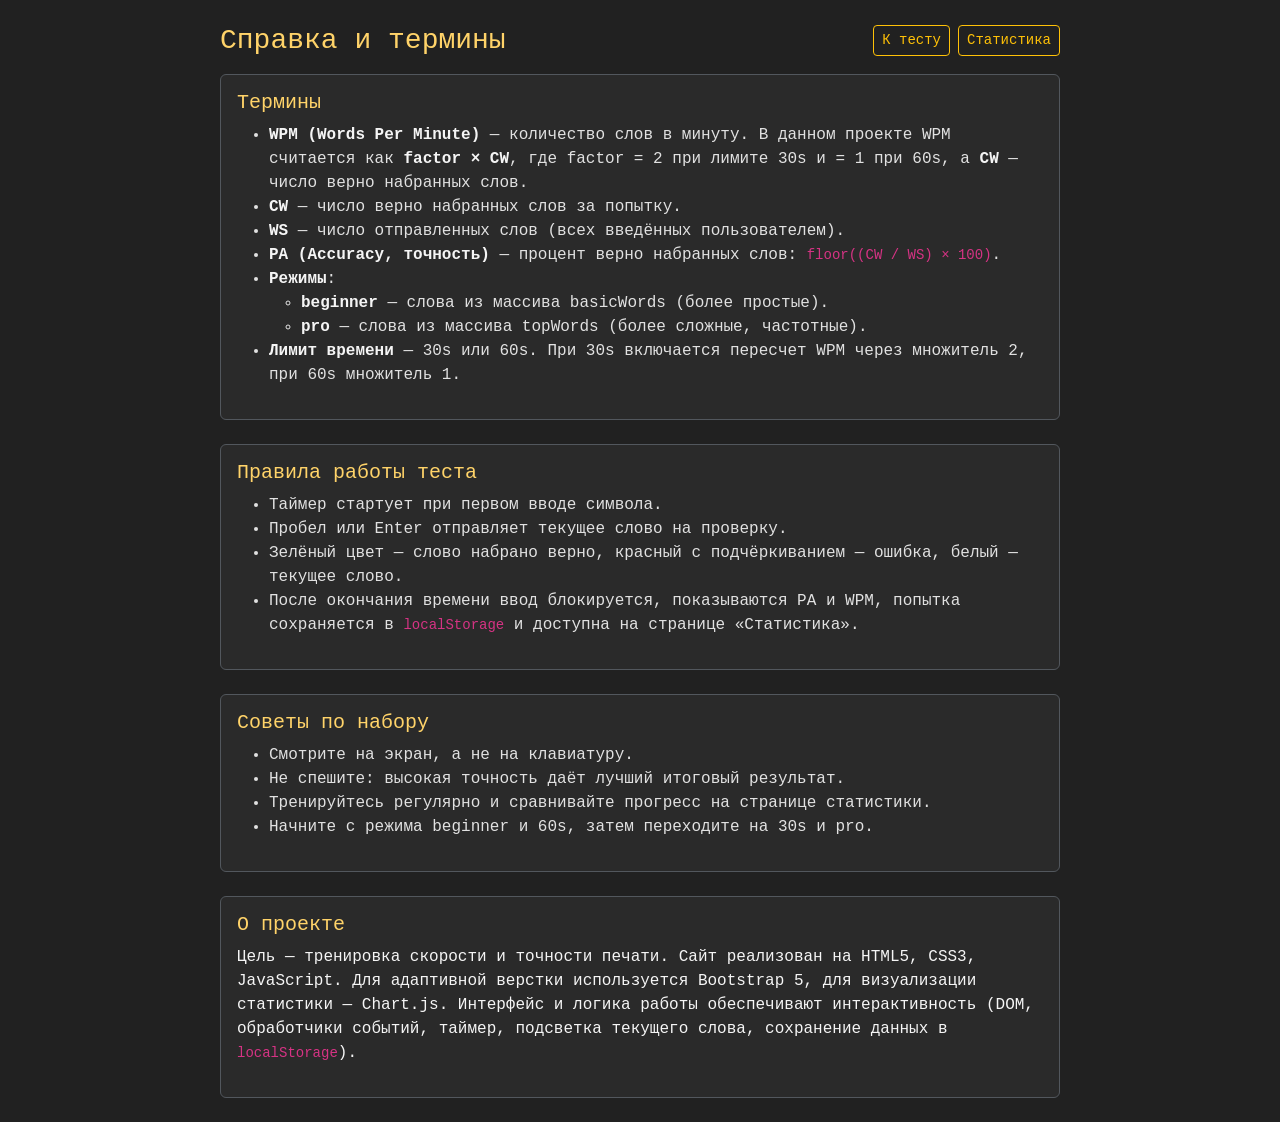
==== glossary.html @ d0d912f0 "Доработки" ====
<!-- glossary.html -->
<!DOCTYPE html>
<html lang="ru" dir="ltr">
  <head>
    <meta charset="utf-8">
    <meta name="viewport" content="width=device-width, initial-scale=1">
    <title>Справка и термины — Typing Test</title>
    <meta name="description" content="Пояснение терминов WPM, точности и правил теста печати, советы по набору.">
    <link rel="icon" href="favicon.ico">
    <!-- Bootstrap 5 -->
    <link rel="stylesheet" href="https://cdn.jsdelivr.net/npm/bootstrap@5.3.2/dist/css/bootstrap.min.css">
    <!-- Ваши стили -->
    <link rel="stylesheet" href="styles.css">
  </head>
  <body>
    <div class="container py-4 box">
      <div class="d-flex justify-content-between align-items-center mb-3">
        <h1 class="yellow h3 m-0">Справка и термины</h1>
        <div class="d-flex gap-2">
          <a href="index.html" class="btn btn-sm btn-outline-warning">К тесту</a>
          <a href="stats.html" class="btn btn-sm btn-outline-warning">Статистика</a>
        </div>
      </div>

      <div class="card mb-4" style="background:#2a2a2a; border-color:#52575d;">
        <div class="card-body">
          <h5 class="card-title yellow">Термины</h5>
          <ul>
            <li><b>WPM (Words Per Minute)</b> — количество слов в минуту. В данном проекте WPM считается как <b>factor × CW</b>, где factor = 2 при лимите 30s и = 1 при 60s, а <b>CW</b> — число верно набранных слов.</li>
            <li><b>CW</b> — число верно набранных слов за попытку.</li>
            <li><b>WS</b> — число отправленных слов (всех введённых пользователем).</li>
            <li><b>PA (Accuracy, точность)</b> — процент верно набранных слов: <code>floor((CW / WS) × 100)</code>.</li>
            <li><b>Режимы</b>:
              <ul>
                <li><b>beginner</b> — слова из массива basicWords (более простые).</li>
                <li><b>pro</b> — слова из массива topWords (более сложные, частотные).</li>
              </ul>
            </li>
            <li><b>Лимит времени</b> — 30s или 60s. При 30s включается пересчет WPM через множитель 2, при 60s множитель 1.</li>
          </ul>
        </div>
      </div>

      <div class="card mb-4" style="background:#2a2a2a; border-color:#52575d;">
        <div class="card-body">
          <h5 class="card-title yellow">Правила работы теста</h5>
          <ul>
            <li>Таймер стартует при первом вводе символа.</li>
            <li>Пробел или Enter отправляет текущее слово на проверку.</li>
            <li>Зелёный цвет — слово набрано верно, красный с подчёркиванием — ошибка, белый — текущее слово.</li>
            <li>После окончания времени ввод блокируется, показываются PA и WPM, попытка сохраняется в <code>localStorage</code> и доступна на странице «Статистика».</li>
          </ul>
        </div>
      </div>

      <div class="card mb-4" style="background:#2a2a2a; border-color:#52575d;">
        <div class="card-body">
          <h5 class="card-title yellow">Советы по набору</h5>
          <ul>
            <li>Смотрите на экран, а не на клавиатуру.</li>
            <li>Не спешите: высокая точность даёт лучший итоговый результат.</li>
            <li>Тренируйтесь регулярно и сравнивайте прогресс на странице статистики.</li>
            <li>Начните с режима beginner и 60s, затем переходите на 30s и pro.</li>
          </ul>
        </div>
      </div>

      <div class="card" style="background:#2a2a2a; border-color:#52575d;">
        <div class="card-body">
          <h5 class="card-title yellow">О проекте</h5>
          <p>Цель — тренировка скорости и точности печати. Сайт реализован на HTML5, CSS3, JavaScript. Для адаптивной верстки используется Bootstrap 5, для визуализации статистики — Chart.js. Интерфейс и логика работы обеспечивают интерактивность (DOM, обработчики событий, таймер, подсветка текущего слова, сохранение данных в <code>localStorage</code>).</p>
        
        </div>
      </div>
    </div>

    <!-- Bootstrap bundle -->
    <script src="https://cdn.jsdelivr.net/npm/bootstrap@5.3.2/dist/js/bootstrap.bundle.min.js"></script>
  </body>
</html>
---- styles.css ----
html{
  background: #212121;
}

body{
  font-family: 'Source Code Pro', monospace;
  background: #212121;
  color: #52575d;
}

a{
  color: #52575d;
}

b, p{
  color: rgba(245, 245, 245, 1)
}


li{
  color: rgba(245, 245, 245, 0.9)
}

.yellow{
  color: #ffd369;
}
.correct{
  color: #29bb89;
}
.wrong{
  color: #e84545;
  text-decoration: underline;
}
.current{
  color: #eeeeee;
}
.center{
  text-align: center;
}
.if{
  display: inline-flex;
}

.box {
  max-width: 900px;
  padding: 0 30px;
}

#heading{
  align-self: left;
  margin-top: 50px;
  font-size: 1.75rem;
  font-family: 'Montserrat', sans-serif;
  font-weight: 500;
}
.limits-box{
  text-align: right;
  margin: 0 35px 0 0 ;
  font-size: 15px;
}

.stats{
  margin: 10px auto 20px auto;
}

.details{
  font-size: 6rem;
}
.stat-block{
  padding: 0 30px;
  min-width: 250px;
}

@media(max-width: 600px){
  .details{
    font-size: 5rem;
  }
  .stat-block{
    min-width: 0;
  }
}

.stat-name{
  font-size: 1rem;
  position: relative;
  top: 45px;
  right: 5px;
}

.text-display{
  margin: 0 0 22px 0;
  font-size: 21px;
  text-align: left;
  min-height: 200px;
}

input:focus, textarea:focus, select:focus, a:focus{
  outline: 0 ;
}
a:focus,a:hover{
  color: #ffd369;
  text-decoration: none;
}

footer{
  padding: 20px;
  font-size: 15px;
}

.restart-button{
  padding: 10px;
}

textarea{
  background: #212121;
  border: solid, #52575d;
  border-width: 2px;
  border-radius: 10px;
  color: #eeeeee;
  padding: 10px;
  font-size: 1.2rem;
  resize: none;
  text-align: center;
  margin-bottom: 15px;
}
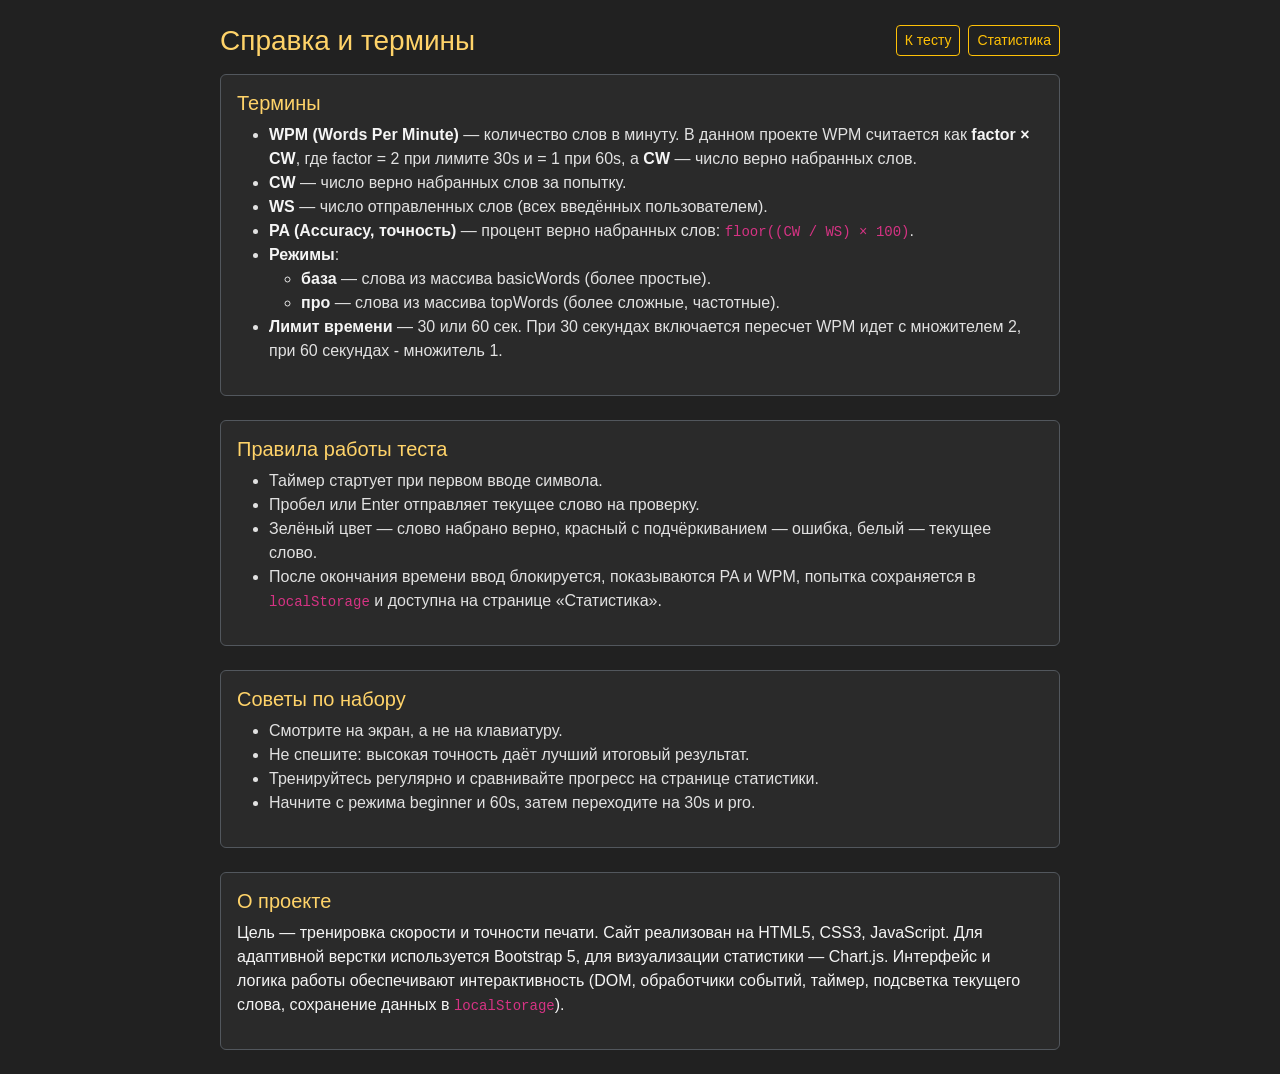
==== commit d03768a5: "финалочка?" ====
--- a/glossary.html
+++ b/glossary.html
@@ -32,11 +32,11 @@
             <li><b>PA (Accuracy, точность)</b> — процент верно набранных слов: <code>floor((CW / WS) × 100)</code>.</li>
             <li><b>Режимы</b>:
               <ul>
-                <li><b>beginner</b> — слова из массива basicWords (более простые).</li>
-                <li><b>pro</b> — слова из массива topWords (более сложные, частотные).</li>
+                <li><b>база</b> — слова из массива basicWords (более простые).</li>
+                <li><b>про</b> — слова из массива topWords (более сложные, частотные).</li>
               </ul>
             </li>
-            <li><b>Лимит времени</b> — 30s или 60s. При 30s включается пересчет WPM через множитель 2, при 60s множитель 1.</li>
+            <li><b>Лимит времени</b> — 30 или 60 сек. При 30 секундах включается пересчет WPM идет с множителем 2, при 60 секундах - множитель 1.</li>
           </ul>
         </div>
       </div>
--- a/styles.css
+++ b/styles.css
@@ -3,7 +3,7 @@
 }
 
 body{
-  font-family: 'Source Code Pro', monospace;
+  font-family:'Segoe UI', Tahoma, Geneva, Verdana, sans-serif;
   background: #212121;
   color: #52575d;
 }
@@ -15,7 +15,6 @@
 b, p{
   color: rgba(245, 245, 245, 1)
 }
-
 
 li{
   color: rgba(245, 245, 245, 0.9)
@@ -48,15 +47,54 @@
 
 #heading{
   align-self: left;
-  margin-top: 50px;
   font-size: 1.75rem;
   font-family: 'Montserrat', sans-serif;
   font-weight: 500;
 }
+
+/* --- Селекторы времени и режима --- */
 .limits-box{
   text-align: right;
-  margin: 0 35px 0 0 ;
   font-size: 15px;
+}
+
+.limit{
+  display: flex;
+  justify-content: flex-end;
+  gap: 8px;
+  margin-left: 8px;
+  margin-top: 8px;
+}
+
+.mode-btn{
+  appearance: none;
+  background: transparent;
+  border: 1px solid #52575d;
+  color: #eeeeee;
+  padding: 4px 12px;
+  border-radius: 999px; /* пилюля */
+  font-size: 0.9rem;
+  line-height: 1.2;
+  cursor: pointer;
+  transition: background-color .15s ease, color .15s ease, border-color .15s ease, box-shadow .15s ease;
+  text-decoration: none; /* без подчёркивания */
+}
+
+.mode-btn:hover{
+  border-color: #ffd369;
+  color: #ffd369;
+}
+
+.mode-btn:focus{
+  outline: 2px solid #ffd36933;
+  outline-offset: 2px;
+}
+
+.mode-btn.active{
+  background: #ffd369;
+  border-color: #ffd369;
+  color: #212121;
+  font-weight: 600;
 }
 
 .stats{
@@ -112,6 +150,7 @@
 }
 
 textarea{
+  font-family: 'Source Code Pro', monospace;
   background: #212121;
   border: solid, #52575d;
   border-width: 2px;
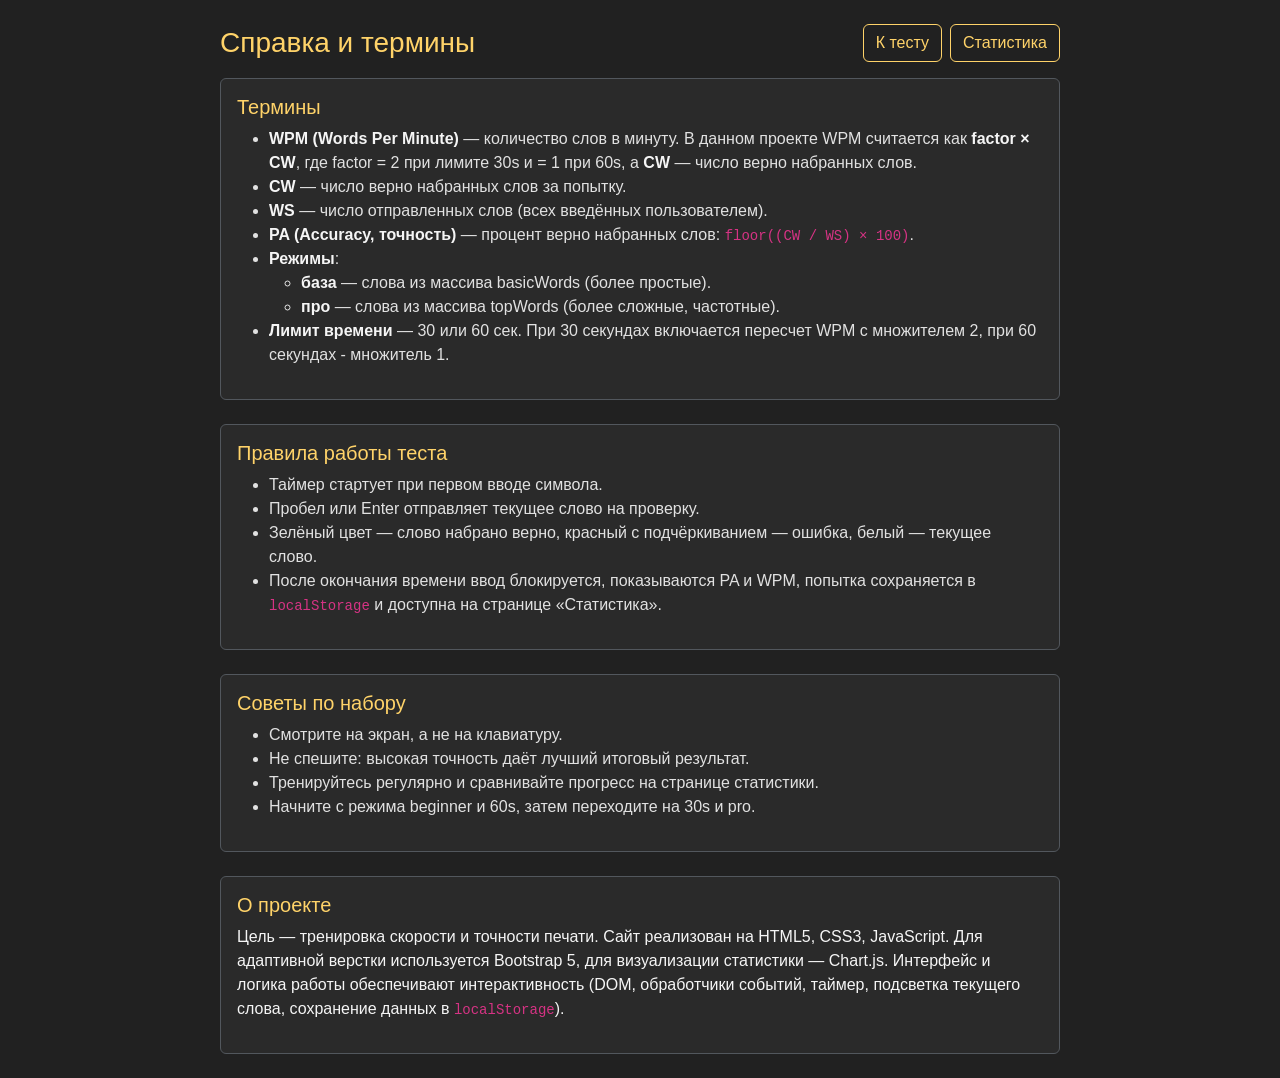
==== commit 1630eca6: "Мелкие добавления" ====
--- a/glossary.html
+++ b/glossary.html
@@ -17,8 +17,8 @@
       <div class="d-flex justify-content-between align-items-center mb-3">
         <h1 class="yellow h3 m-0">Справка и термины</h1>
         <div class="d-flex gap-2">
-          <a href="index.html" class="btn btn-sm btn-outline-warning">К тесту</a>
-          <a href="stats.html" class="btn btn-sm btn-outline-warning">Статистика</a>
+          <a href="index.html" class="btn btn-outline-warning btn-yellow">К тесту</a>
+          <a href="stats.html" class="btn btn-outline-warning btn-yellow">Статистика</a>
         </div>
       </div>
 
@@ -36,7 +36,7 @@
                 <li><b>про</b> — слова из массива topWords (более сложные, частотные).</li>
               </ul>
             </li>
-            <li><b>Лимит времени</b> — 30 или 60 сек. При 30 секундах включается пересчет WPM идет с множителем 2, при 60 секундах - множитель 1.</li>
+            <li><b>Лимит времени</b> — 30 или 60 сек. При 30 секундах включается пересчет WPM с множителем 2, при 60 секундах - множитель 1.</li>
           </ul>
         </div>
       </div>
--- a/styles.css
+++ b/styles.css
@@ -162,3 +162,14 @@
   text-align: center;
   margin-bottom: 15px;
 }
+
+.btn-yellow{
+  color: #ffd369;
+  border-color: #ffd369;
+  background-color: transparent;
+}
+
+.btn-yellow:hover{
+  background-color: #ffd369;
+  border-color: #ffd369;
+}
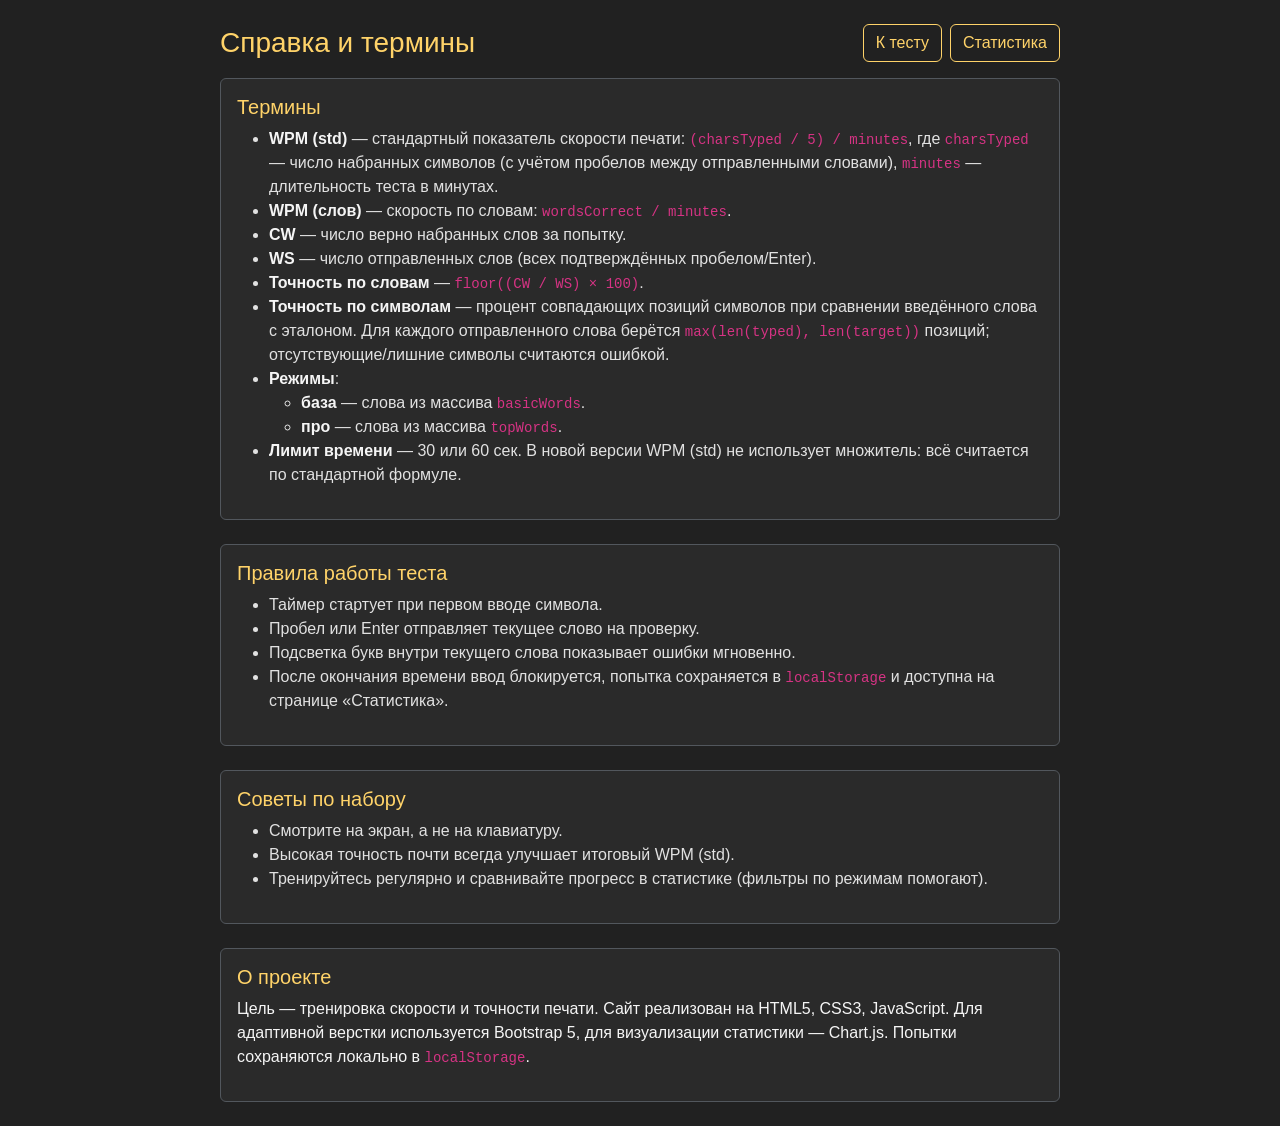
==== commit e19e37fa: "Много изменений" ====
--- a/glossary.html
+++ b/glossary.html
@@ -1,15 +1,13 @@
-<!-- glossary.html -->
 <!DOCTYPE html>
 <html lang="ru" dir="ltr">
   <head>
     <meta charset="utf-8">
     <meta name="viewport" content="width=device-width, initial-scale=1">
-    <title>Справка и термины — Typing Test</title>
+    <title>Справка и термины — FunTypeTest</title>
     <meta name="description" content="Пояснение терминов WPM, точности и правил теста печати, советы по набору.">
     <link rel="icon" href="favicon.ico">
     <!-- Bootstrap 5 -->
     <link rel="stylesheet" href="https://cdn.jsdelivr.net/npm/bootstrap@5.3.2/dist/css/bootstrap.min.css">
-    <!-- Ваши стили -->
     <link rel="stylesheet" href="styles.css">
   </head>
   <body>
@@ -26,17 +24,28 @@
         <div class="card-body">
           <h5 class="card-title yellow">Термины</h5>
           <ul>
-            <li><b>WPM (Words Per Minute)</b> — количество слов в минуту. В данном проекте WPM считается как <b>factor × CW</b>, где factor = 2 при лимите 30s и = 1 при 60s, а <b>CW</b> — число верно набранных слов.</li>
+            <li>
+              <b>WPM (std)</b> — стандартный показатель скорости печати:
+              <code>(charsTyped / 5) / minutes</code>, где <code>charsTyped</code> — число набранных символов (с учётом пробелов между отправленными словами),
+              <code>minutes</code> — длительность теста в минутах.
+            </li>
+            <li><b>WPM (слов)</b> — скорость по словам: <code>wordsCorrect / minutes</code>.</li>
             <li><b>CW</b> — число верно набранных слов за попытку.</li>
-            <li><b>WS</b> — число отправленных слов (всех введённых пользователем).</li>
-            <li><b>PA (Accuracy, точность)</b> — процент верно набранных слов: <code>floor((CW / WS) × 100)</code>.</li>
+            <li><b>WS</b> — число отправленных слов (всех подтверждённых пробелом/Enter).</li>
+            <li>
+              <b>Точность по словам</b> — <code>floor((CW / WS) × 100)</code>.
+            </li>
+            <li>
+              <b>Точность по символам</b> — процент совпадающих позиций символов при сравнении введённого слова с эталоном.
+              Для каждого отправленного слова берётся <code>max(len(typed), len(target))</code> позиций; отсутствующие/лишние символы считаются ошибкой.
+            </li>
             <li><b>Режимы</b>:
               <ul>
-                <li><b>база</b> — слова из массива basicWords (более простые).</li>
-                <li><b>про</b> — слова из массива topWords (более сложные, частотные).</li>
+                <li><b>база</b> — слова из массива <code>basicWords</code>.</li>
+                <li><b>про</b> — слова из массива <code>topWords</code>.</li>
               </ul>
             </li>
-            <li><b>Лимит времени</b> — 30 или 60 сек. При 30 секундах включается пересчет WPM с множителем 2, при 60 секундах - множитель 1.</li>
+            <li><b>Лимит времени</b> — 30 или 60 сек. В новой версии WPM (std) не использует множитель: всё считается по стандартной формуле.</li>
           </ul>
         </div>
       </div>
@@ -47,8 +56,8 @@
           <ul>
             <li>Таймер стартует при первом вводе символа.</li>
             <li>Пробел или Enter отправляет текущее слово на проверку.</li>
-            <li>Зелёный цвет — слово набрано верно, красный с подчёркиванием — ошибка, белый — текущее слово.</li>
-            <li>После окончания времени ввод блокируется, показываются PA и WPM, попытка сохраняется в <code>localStorage</code> и доступна на странице «Статистика».</li>
+            <li>Подсветка букв внутри текущего слова показывает ошибки мгновенно.</li>
+            <li>После окончания времени ввод блокируется, попытка сохраняется в <code>localStorage</code> и доступна на странице «Статистика».</li>
           </ul>
         </div>
       </div>
@@ -58,9 +67,8 @@
           <h5 class="card-title yellow">Советы по набору</h5>
           <ul>
             <li>Смотрите на экран, а не на клавиатуру.</li>
-            <li>Не спешите: высокая точность даёт лучший итоговый результат.</li>
-            <li>Тренируйтесь регулярно и сравнивайте прогресс на странице статистики.</li>
-            <li>Начните с режима beginner и 60s, затем переходите на 30s и pro.</li>
+            <li>Высокая точность почти всегда улучшает итоговый WPM (std).</li>
+            <li>Тренируйтесь регулярно и сравнивайте прогресс в статистике (фильтры по режимам помогают).</li>
           </ul>
         </div>
       </div>
@@ -68,13 +76,15 @@
       <div class="card" style="background:#2a2a2a; border-color:#52575d;">
         <div class="card-body">
           <h5 class="card-title yellow">О проекте</h5>
-          <p>Цель — тренировка скорости и точности печати. Сайт реализован на HTML5, CSS3, JavaScript. Для адаптивной верстки используется Bootstrap 5, для визуализации статистики — Chart.js. Интерфейс и логика работы обеспечивают интерактивность (DOM, обработчики событий, таймер, подсветка текущего слова, сохранение данных в <code>localStorage</code>).</p>
-        
+          <p>
+            Цель — тренировка скорости и точности печати. Сайт реализован на HTML5, CSS3, JavaScript.
+            Для адаптивной верстки используется Bootstrap 5, для визуализации статистики — Chart.js.
+            Попытки сохраняются локально в <code>localStorage</code>.
+          </p>
         </div>
       </div>
     </div>
 
-    <!-- Bootstrap bundle -->
     <script src="https://cdn.jsdelivr.net/npm/bootstrap@5.3.2/dist/js/bootstrap.bundle.min.js"></script>
   </body>
 </html>
--- a/styles.css
+++ b/styles.css
@@ -20,36 +20,15 @@
   color: rgba(245, 245, 245, 0.9)
 }
 
-.yellow{
-  color: #ffd369;
-}
-.correct{
-  color: #29bb89;
-}
-.wrong{
-  color: #e84545;
-  text-decoration: underline;
-}
-.current{
-  color: #eeeeee;
-}
-.center{
-  text-align: center;
-}
-.if{
-  display: inline-flex;
-}
+.yellow{ color: #ffd369; }
+.correct{ color: #29bb89; }
+.wrong{ color: #e84545; text-decoration: underline; }
+.current{ color: #eeeeee; }
+.center{ text-align: center; }
 
 .box {
   max-width: 900px;
   padding: 0 30px;
-}
-
-#heading{
-  align-self: left;
-  font-size: 1.75rem;
-  font-family: 'Montserrat', sans-serif;
-  font-weight: 500;
 }
 
 /* --- Селекторы времени и режима --- */
@@ -72,12 +51,12 @@
   border: 1px solid #52575d;
   color: #eeeeee;
   padding: 4px 12px;
-  border-radius: 999px; /* пилюля */
+  border-radius: 999px;
   font-size: 0.9rem;
   line-height: 1.2;
   cursor: pointer;
   transition: background-color .15s ease, color .15s ease, border-color .15s ease, box-shadow .15s ease;
-  text-decoration: none; /* без подчёркивания */
+  text-decoration: none;
 }
 
 .mode-btn:hover{
@@ -97,41 +76,102 @@
   font-weight: 600;
 }
 
-.stats{
-  margin: 10px auto 20px auto;
-}
-
-.details{
-  font-size: 6rem;
-}
-.stat-block{
-  padding: 0 30px;
-  min-width: 250px;
-}
-
-@media(max-width: 600px){
-  .details{
-    font-size: 5rem;
+/* --- Новый вид статистики на главной --- */
+.stats-grid{
+  display: grid;
+  grid-template-columns: repeat(4, minmax(0, 1fr));
+  gap: 12px;
+}
+
+@media(max-width: 900px){
+  .stats-grid{
+    grid-template-columns: repeat(2, minmax(0, 1fr));
   }
-  .stat-block{
-    min-width: 0;
-  }
+}
+
+.stat-card{
+  background: #1f1f1f;
+  border: 1px solid #52575d;
+  border-radius: 12px;
+  padding: 10px 12px;
+  text-align: center;
 }
 
 .stat-name{
-  font-size: 1rem;
-  position: relative;
-  top: 45px;
-  right: 5px;
-}
-
+  font-size: 0.95rem;
+  margin-bottom: 6px;
+}
+
+.stat-value{
+  font-size: 2.6rem;
+  line-height: 1;
+  color: #eeeeee;
+}
+
+.sub-metrics{
+  display: flex;
+  gap: 16px;
+  flex-wrap: wrap;
+  justify-content: center;
+  font-size: 0.95rem;
+}
+
+/* --- Текст и подсветка --- */
 .text-display{
-  margin: 0 0 22px 0;
+  margin: 14px 0 18px 0;
   font-size: 21px;
   text-align: left;
   min-height: 200px;
-}
-
+  line-height: 1.6;
+  user-select: none;
+}
+
+.word{
+  display: inline-block;
+  padding: 2px 3px;
+  border-radius: 6px;
+  margin: 0 1px;
+}
+
+.word.current{
+  background: rgba(255, 211, 105, 0.08);
+  outline: 1px solid rgba(255, 211, 105, 0.25);
+}
+
+.word.correct{
+  color: #29bb89;
+}
+
+.word.wrong{
+  color: #e84545;
+  text-decoration: none;
+  border-bottom: 2px solid #e84545;
+}
+
+.word.over{
+  border-bottom: 2px solid #e84545;
+}
+
+.char{
+  display: inline-block;
+  padding: 0 0.5px;
+  border-radius: 3px;
+}
+
+.char.correct{
+  color: #29bb89;
+}
+
+.char.wrong{
+  color: #e84545;
+  text-decoration: underline;
+}
+
+.space{
+  white-space: pre;
+}
+
+/* --- Input --- */
 input:focus, textarea:focus, select:focus, a:focus{
   outline: 0 ;
 }
@@ -140,27 +180,17 @@
   text-decoration: none;
 }
 
-footer{
-  padding: 20px;
-  font-size: 15px;
-}
-
-.restart-button{
-  padding: 10px;
-}
-
 textarea{
   font-family: 'Source Code Pro', monospace;
   background: #212121;
-  border: solid, #52575d;
-  border-width: 2px;
+  border: 2px solid #52575d;
   border-radius: 10px;
   color: #eeeeee;
   padding: 10px;
   font-size: 1.2rem;
   resize: none;
   text-align: center;
-  margin-bottom: 15px;
+  margin-bottom: 10px;
 }
 
 .btn-yellow{
@@ -172,4 +202,44 @@
 .btn-yellow:hover{
   background-color: #ffd369;
   border-color: #ffd369;
-}+  color: #212121;
+}
+
+/* --- Stats page helpers --- */
+.dark-select{
+  background: #212121;
+  border-color: #52575d;
+  color: #eeeeee;
+}
+
+.dark-select:focus{
+  border-color: #ffd369;
+  box-shadow: 0 0 0 0.25rem rgba(255, 211, 105, 0.15);
+}
+
+.summary-grid{
+  display: grid;
+  grid-template-columns: repeat(4, minmax(0, 1fr));
+  gap: 10px;
+}
+
+@media(max-width: 900px){
+  .summary-grid{ grid-template-columns: repeat(2, minmax(0, 1fr)); }
+}
+
+.summary-item{
+  border: 1px solid #52575d;
+  border-radius: 12px;
+  padding: 10px 12px;
+  background: #212121;
+}
+
+.summary-item .label{
+  color: #bbbbbb;
+  font-size: 0.9rem;
+}
+
+.summary-item .value{
+  color: #eeeeee;
+  font-size: 1.5rem;
+}
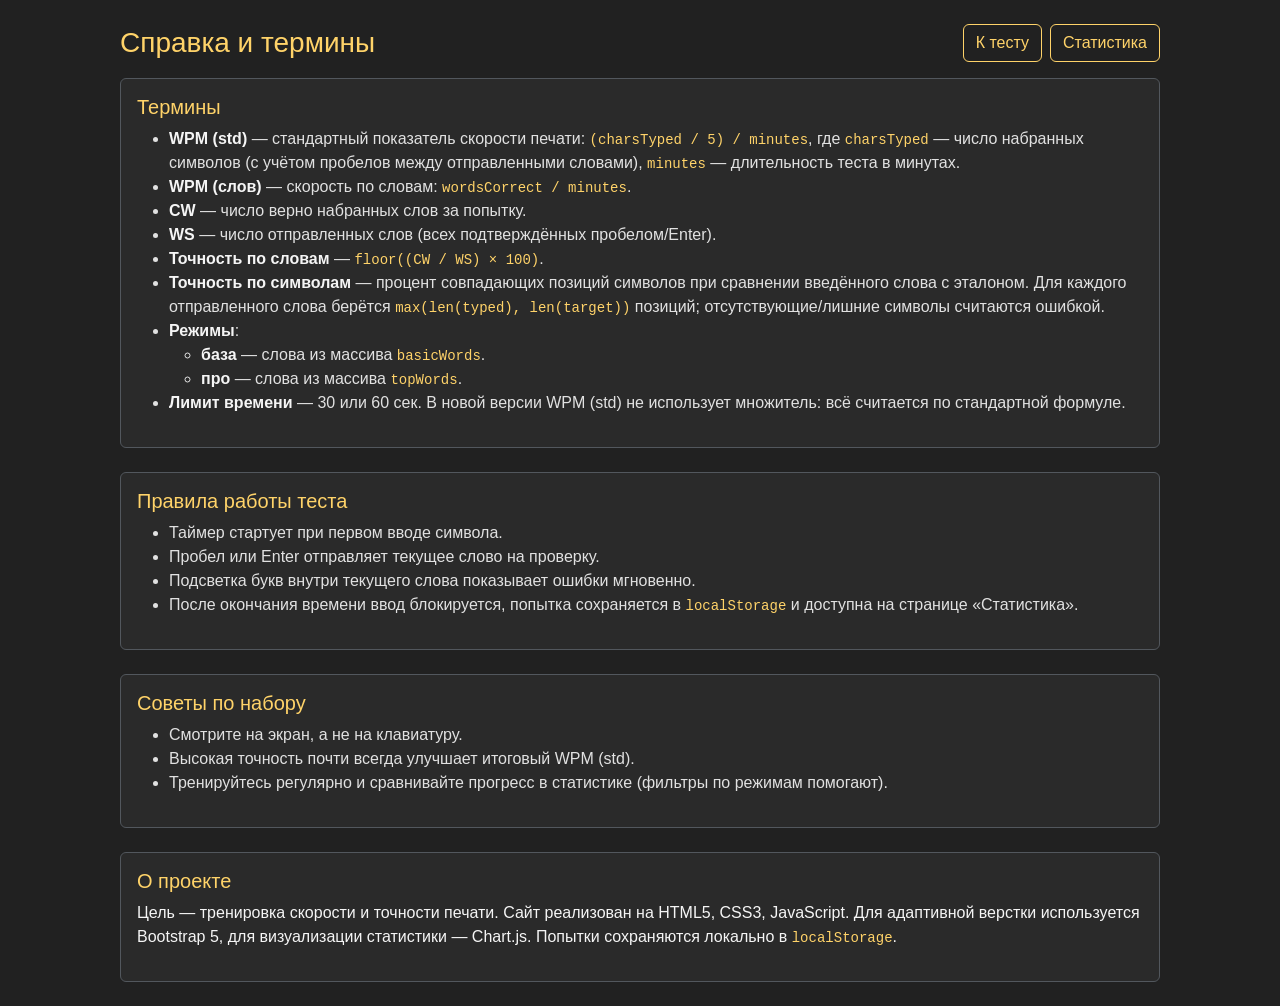
==== commit 3ac0a671: "Микрофиксы + SEO" ====
--- a/glossary.html
+++ b/glossary.html
@@ -3,6 +3,15 @@
   <head>
     <meta charset="utf-8">
     <meta name="viewport" content="width=device-width, initial-scale=1">
+    <meta name="robots" content="index,follow">
+    <link rel="canonical" href="https://funnco.github.io/typing-speed-test/glossary.html">
+    <meta name="description" content="Справка по терминам и методам оценки скорости печати.">
+
+    <meta property="og:title" content="Справка и термины — FunTypeTest">
+    <meta property="og:description" content="Справка по терминам и методам оценки скорости печати.">
+    <meta property="og:type" content="website">
+    <meta property="og:url" content="https://funnco.github.io/typing-speed-test/glossaty.html">
+    
     <title>Справка и термины — FunTypeTest</title>
     <meta name="description" content="Пояснение терминов WPM, точности и правил теста печати, советы по набору.">
     <link rel="icon" href="favicon.ico">
@@ -20,7 +29,7 @@
         </div>
       </div>
 
-      <div class="card mb-4" style="background:#2a2a2a; border-color:#52575d;">
+      <div class="card mb-4 dark-card">
         <div class="card-body">
           <h5 class="card-title yellow">Термины</h5>
           <ul>
@@ -50,7 +59,7 @@
         </div>
       </div>
 
-      <div class="card mb-4" style="background:#2a2a2a; border-color:#52575d;">
+      <div class="card mb-4 dark-card" >
         <div class="card-body">
           <h5 class="card-title yellow">Правила работы теста</h5>
           <ul>
@@ -62,7 +71,7 @@
         </div>
       </div>
 
-      <div class="card mb-4" style="background:#2a2a2a; border-color:#52575d;">
+      <div class="card mb-4 dark-card">
         <div class="card-body">
           <h5 class="card-title yellow">Советы по набору</h5>
           <ul>
@@ -73,7 +82,7 @@
         </div>
       </div>
 
-      <div class="card" style="background:#2a2a2a; border-color:#52575d;">
+      <div class="card dark-card" >
         <div class="card-body">
           <h5 class="card-title yellow">О проекте</h5>
           <p>
--- a/styles.css
+++ b/styles.css
@@ -1,3 +1,5 @@
+*, *::before, *::after { box-sizing: border-box; }
+
 html{
   background: #212121;
 }
@@ -12,7 +14,7 @@
   color: #52575d;
 }
 
-b, p{
+b, p, .basic-text{
   color: rgba(245, 245, 245, 1)
 }
 
@@ -20,14 +22,21 @@
   color: rgba(245, 245, 245, 0.9)
 }
 
+code{
+  color: #ffd369;
+}
+
 .yellow{ color: #ffd369; }
-.correct{ color: #29bb89; }
-.wrong{ color: #e84545; text-decoration: underline; }
 .current{ color: #eeeeee; }
 .center{ text-align: center; }
 
+.dark-card {
+  background: #2a2a2a;
+  border-color: #52575d;
+}
+
 .box {
-  max-width: 900px;
+  max-width: 1100px;
   padding: 0 30px;
 }
 
@@ -76,14 +85,13 @@
   font-weight: 600;
 }
 
-/* --- Новый вид статистики на главной --- */
 .stats-grid{
   display: grid;
-  grid-template-columns: repeat(4, minmax(0, 1fr));
+  grid-template-columns: repeat(3, minmax(0, 1fr));
   gap: 12px;
 }
 
-@media(max-width: 900px){
+@media(max-width: 600px){
   .stats-grid{
     grid-template-columns: repeat(2, minmax(0, 1fr));
   }
@@ -108,19 +116,10 @@
   color: #eeeeee;
 }
 
-.sub-metrics{
-  display: flex;
-  gap: 16px;
-  flex-wrap: wrap;
-  justify-content: center;
-  font-size: 0.95rem;
-}
-
-/* --- Текст и подсветка --- */
 .text-display{
   margin: 14px 0 18px 0;
   font-size: 21px;
-  text-align: left;
+  text-align: justify;
   min-height: 200px;
   line-height: 1.6;
   user-select: none;
@@ -172,9 +171,11 @@
 }
 
 /* --- Input --- */
-input:focus, textarea:focus, select:focus, a:focus{
-  outline: 0 ;
-}
+:focus-visible {
+  outline: 2px solid #ffd369;
+  outline-offset: 2px;
+}
+
 a:focus,a:hover{
   color: #ffd369;
   text-decoration: none;
@@ -189,7 +190,6 @@
   padding: 10px;
   font-size: 1.2rem;
   resize: none;
-  text-align: center;
   margin-bottom: 10px;
 }
 
@@ -223,7 +223,7 @@
   gap: 10px;
 }
 
-@media(max-width: 900px){
+@media(max-width: 1100px){
   .summary-grid{ grid-template-columns: repeat(2, minmax(0, 1fr)); }
 }
 
@@ -243,3 +243,9 @@
   color: #eeeeee;
   font-size: 1.5rem;
 }
+
+.mode-btn:disabled{
+  opacity: .45;
+  cursor: not-allowed;
+}
+
